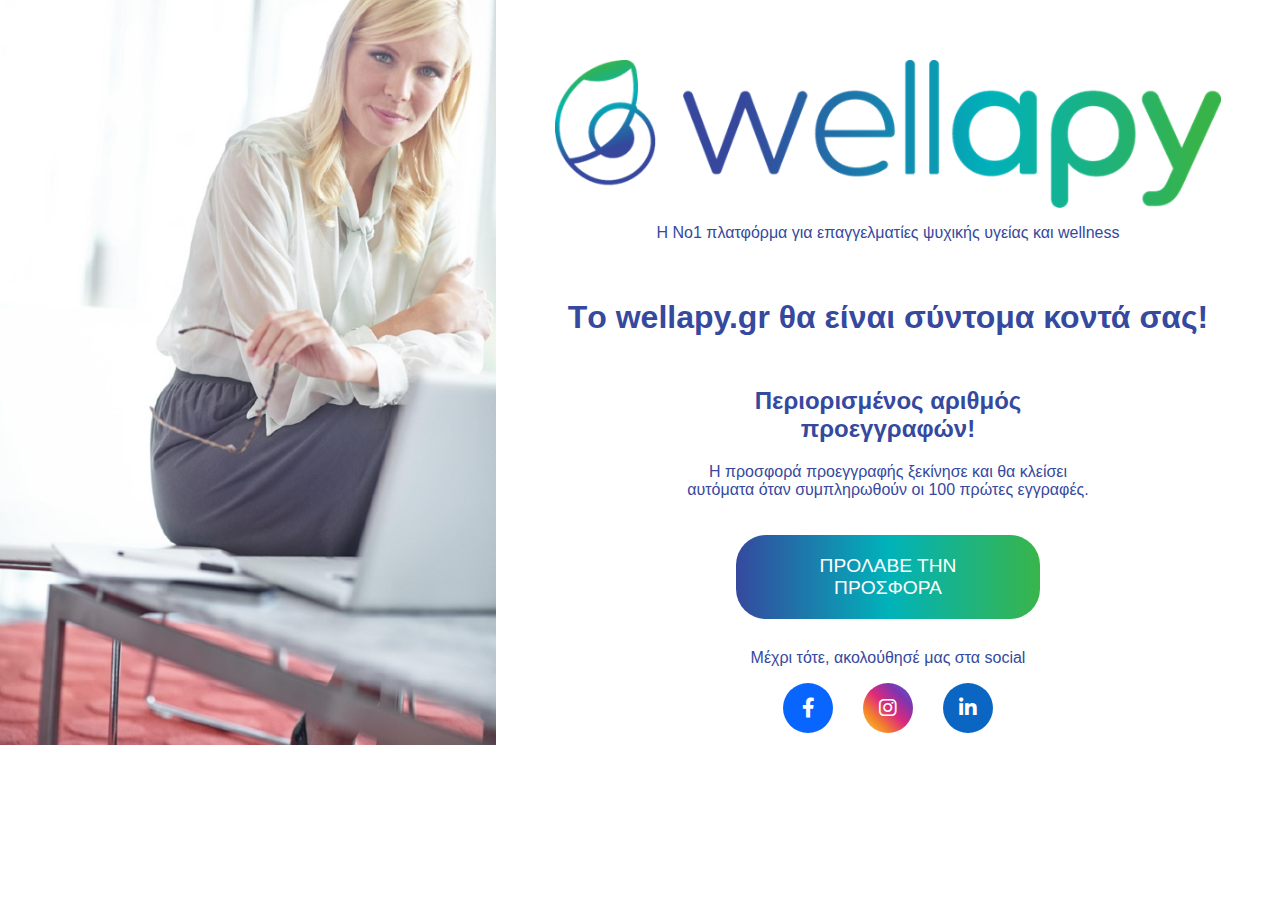
==== index.html @ d2794353 "smaller img" ====
<!DOCTYPE html>
<html lang="el">
    <head>
        <!-- Google tag (gtag.js) -->
        <script async src="https://www.googletagmanager.com/gtag/js?id=G-53JL127GSR"></script>
        <script>
            window.dataLayer = window.dataLayer || [];
            function gtag(){dataLayer.push(arguments);}
            gtag('js', new Date());
            gtag('config', 'G-53JL127GSR');
        </script>
        <!-- End Google tag -->
        <link rel="icon" href="assets/favicon.png" type="image/x-icon">
        <meta charset="UTF-8">
        <meta name="viewport" content="width=device-width, initial-scale=1.0">
        <title>Wellapy | Under construction</title>
        <meta name="description" content="Wellapy - Η Νο1 πλατφόρμα για επαγγελματίες ψυχικής υγείας και wellness. Περιορισμένος αριθμός προεγγραφών!">
        <link href="https://cdnjs.cloudflare.com/ajax/libs/font-awesome/6.0.0-beta3/css/all.min.css" rel="stylesheet">
        <link rel="stylesheet" href="styles/style.css">
        <link rel="stylesheet" href="styles/responsive.css">
    </head>
    <body>
        <div class="container">
            <div class="left-side">
                <img src="assets/IMAGE-70.jpg" alt="Photo" /> 
            </div>
            <div class="right-side">
                <div class="logo">
                    <img src="assets/LOGO-80.png" alt="Logo" />
                </div>
                <div class="tagline">
                    <p>Η Νο1 πλατφόρμα για επαγγελματίες ψυχικής υγείας και wellness</p>
                </div>
                <div class="header">
                    <h1>Tο wellapy.gr θα είναι σύντομα κοντά σας!</h1>
                </div>
                <div class="text">
                    <h2 style="margin-top: 30px;">Περιορισμένος αριθμός προεγγραφών!</h3>
                    <p>Η προσφορά προεγγραφής ξεκίνησε και θα κλείσει αυτόματα όταν συμπληρωθούν οι 100 πρώτες εγγραφές.</p>
                </div>
                <a href="https://welcome.wellapy.gr" class="cta-button">ΠΡΟΛΑΒΕ ΤΗΝ ΠΡΟΣΦΟΡΑ</a>
                <p style="margin-top: 30px;">Μέχρι τότε, ακολούθησέ μας στα social</p>
                <div class="social-icons">
                    <a href="https://www.facebook.com/people/Wellapy/61571738606745/" target="_blank" class="social-icon facebook" aria-label="Facebook">
                        <i class="fab fa-facebook-f"></i>
                    </a>
                    <a href="https://www.instagram.com/wellapy.gr/" target="_blank" class="social-icon instagram" aria-label="Instagram">
                        <i class="fab fa-instagram"></i>
                    </a>
                    <a href="https://www.linkedin.com/company/wellapy-gr" target="_blank" class="social-icon linkedin" aria-label="LinkedIn">
                        <i class="fab fa-linkedin-in"></i>
                    </a>
                </div>
            </div>
        </div>
    </body>
</html>
---- styles/style.css ----
body {
    margin: 0;
    font-family: "Open Sans", sans-serif;
    color: #35499e;
    display: flex;
    display: -webkit-flex; /* Safari */
    height: 100vh;
    flex-direction: column;
}

.container {
    display: flex;
    display: -webkit-flex; /* Safari */
    width: 100%;
    flex-direction: row;
}

.left-side {
    background-color: #ffffff;
    display: flex;
    display: -webkit-flex; /* Safari */
    justify-content: center;
    align-items: flex-start;
    flex: 4;
}

.left-side img {
    max-width: 100%;
    height: auto;
}

.right-side {
    flex: 6;
    background-color: #ffffff;
    display: flex;
    display: -webkit-flex; /* Safari */
    flex-direction: column;
    align-items: center;
    padding: 60px 20px 20px 20px;
}

.logo img {
    max-width: 90%;
    height: auto;
    display: block;
    margin: 0 auto;
}

.tagline {
    text-align: center;
    font-size: 1rem;
    margin-bottom: 20px;
}

.header {
    text-align: center;
}

.text {
    text-align: center;
    margin-bottom: 20px;
    text-wrap: balance;
    width: 60%;
}

.cta-button {
    width: 30%;
    min-width: 200px;
    padding: 20px 40px;
    border: none;
    border-radius: 30px;
    font-size: 1.2rem;
    text-decoration: none;
    text-align: center;
    cursor: pointer;
    background: linear-gradient(to right, #35499e, #00b2ba, #39b54a);
    color: white;
    transition: box-shadow 0.3s ease;
}
  
.cta-button:hover {
    box-shadow: 0 4px 8px rgba(0, 0, 0, 0.3);
}

.social-icons {
    display: flex;
    gap: 30px;
}

.social-icon {
    display: flex;
    justify-content: center;
    align-items: center;
    width: 50px;
    height: 50px;
    border-radius: 50%;
    text-decoration: none;
    color: white;
    font-size: 20px;
    transition: box-shadow 0.3s ease, transform 0.3s ease;
}

.facebook {
    background-color: #0866ff;
}

.instagram {
    background: linear-gradient(45deg, #F7D447, #f58529, #dd2a7b, #8134af, #515bd4);
}

.linkedin {
    background-color: #0a66c2;
}

.social-icon:hover {
    box-shadow: 0 4px 8px rgba(0, 0, 0, 0.3);
}
---- styles/responsive.css ----
/* Responsive styles for different screen sizes */
@media (max-width: 768px) {
    .container {
        flex-direction: column;
    }

    .left-side, .right-side {
        flex: none;
    }

    .left-side {
        display: none;
    }

    .cta-button {
        font-size: 1.2rem;
    }
}

@media (max-width: 480px) {
    .left-side {
        display: none;
    }

    .right-side {
        padding: 60px 5px 20px 5px;
    }

    .tagline {
        font-size: 1rem;
        text-wrap: balance;
    }

    .cta-button {
        font-size: 1rem;
    }
}
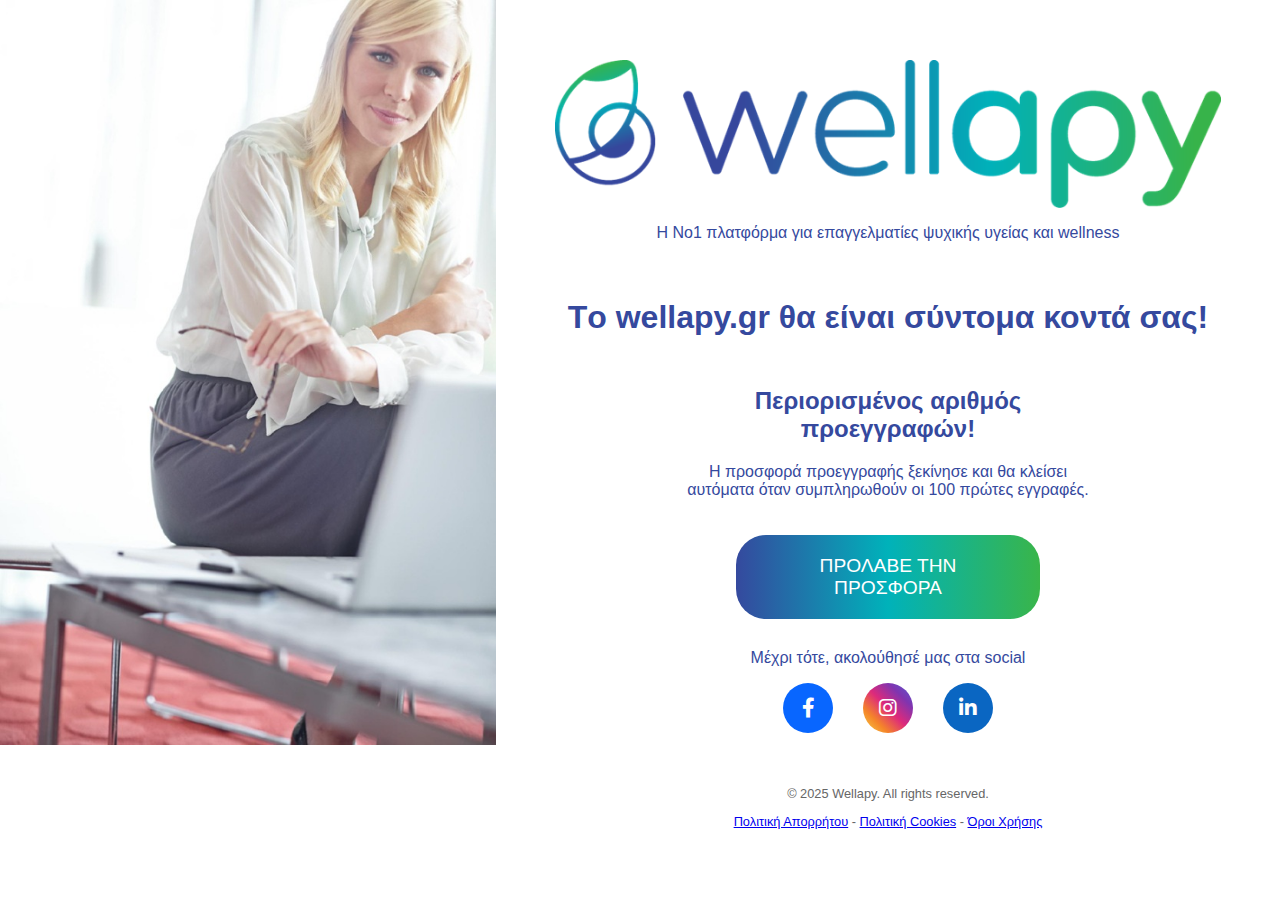
==== commit fe0e12cf: "added policies and terms pages" ====
--- a/index.html
+++ b/index.html
@@ -13,7 +13,7 @@
         <link rel="icon" href="assets/favicon.png" type="image/x-icon">
         <meta charset="UTF-8">
         <meta name="viewport" content="width=device-width, initial-scale=1.0">
-        <title>Wellapy | Under construction</title>
+        <title>Wellapy | Σύντομα κοντά σας</title>
         <meta name="description" content="Wellapy - Η Νο1 πλατφόρμα για επαγγελματίες ψυχικής υγείας και wellness. Περιορισμένος αριθμός προεγγραφών!">
         <link href="https://cdnjs.cloudflare.com/ajax/libs/font-awesome/6.0.0-beta3/css/all.min.css" rel="stylesheet">
         <link rel="stylesheet" href="styles/style.css">
@@ -51,7 +51,13 @@
                         <i class="fab fa-linkedin-in"></i>
                     </a>
                 </div>
+                <div class="footer">
+                    <p>© 2025 Wellapy. All rights reserved.</p>
+                    <a href="privacy-policy.html" target="_blank">Πολιτική Απορρήτου</a> - 
+                    <a href="cookie-policy.html" target="_blank">Πολιτική Cookies</a> - 
+                    <a href="terms-of-use.html" target="_blank">Όροι Χρήσης</a>
+                </div>
             </div>
         </div>
     </body>
-</html>+</html>
--- a/styles/style.css
+++ b/styles/style.css
@@ -114,4 +114,11 @@
 
 .social-icon:hover {
     box-shadow: 0 4px 8px rgba(0, 0, 0, 0.3);
+}
+
+.footer {
+    text-align: center;
+    font-size: 0.8em;
+    color: #666;
+    margin: 40px 0 20px;
 }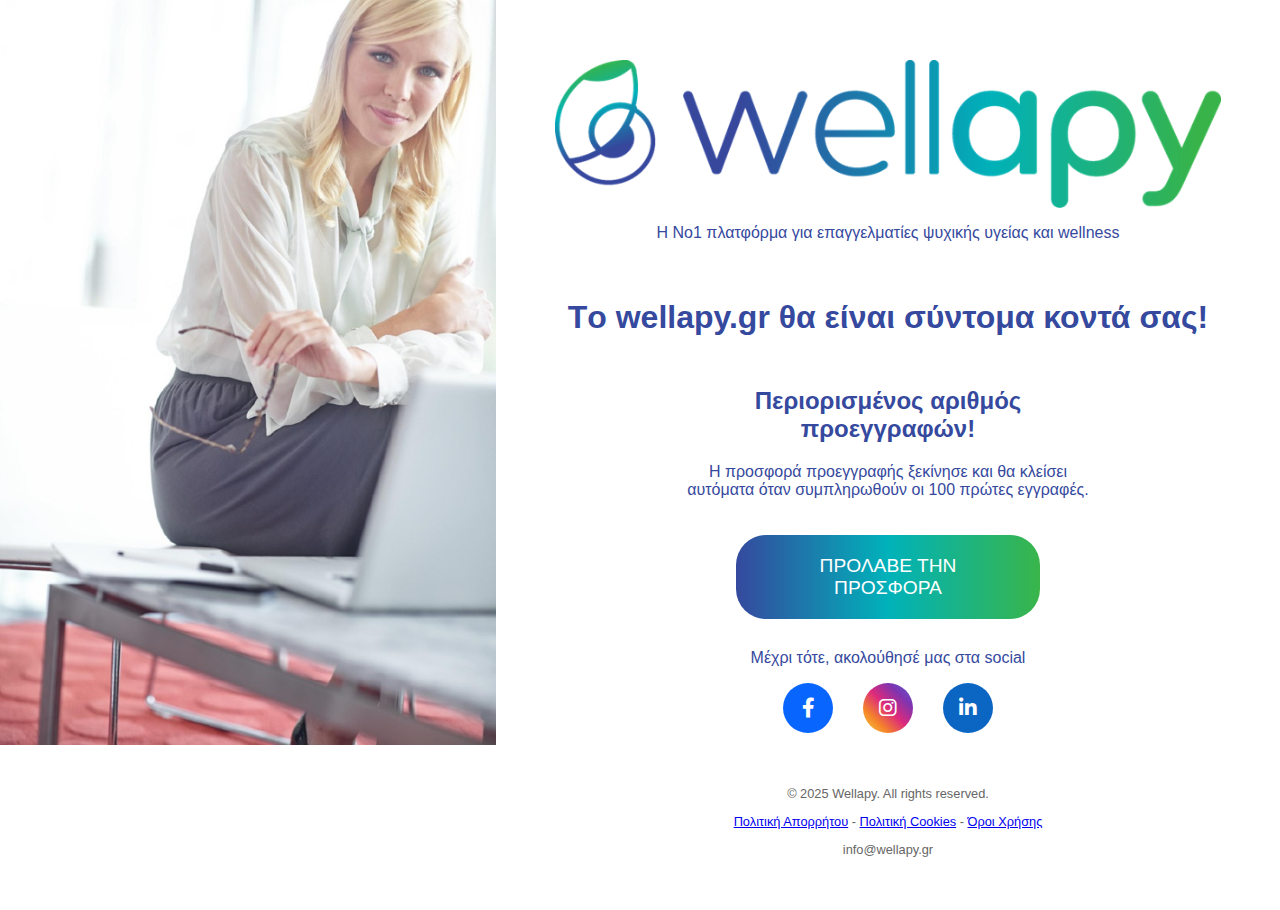
==== commit 5a264b8a: "added contact email" ====
--- a/index.html
+++ b/index.html
@@ -56,6 +56,7 @@
                     <a href="privacy-policy.html" target="_blank">Πολιτική Απορρήτου</a> - 
                     <a href="cookie-policy.html" target="_blank">Πολιτική Cookies</a> - 
                     <a href="terms-of-use.html" target="_blank">Όροι Χρήσης</a>
+                    <p><span style="display: inline;">info</span><span style="display: inline;">@</span><span style="display: inline;">wellapy.gr</span></p>
                 </div>
             </div>
         </div>
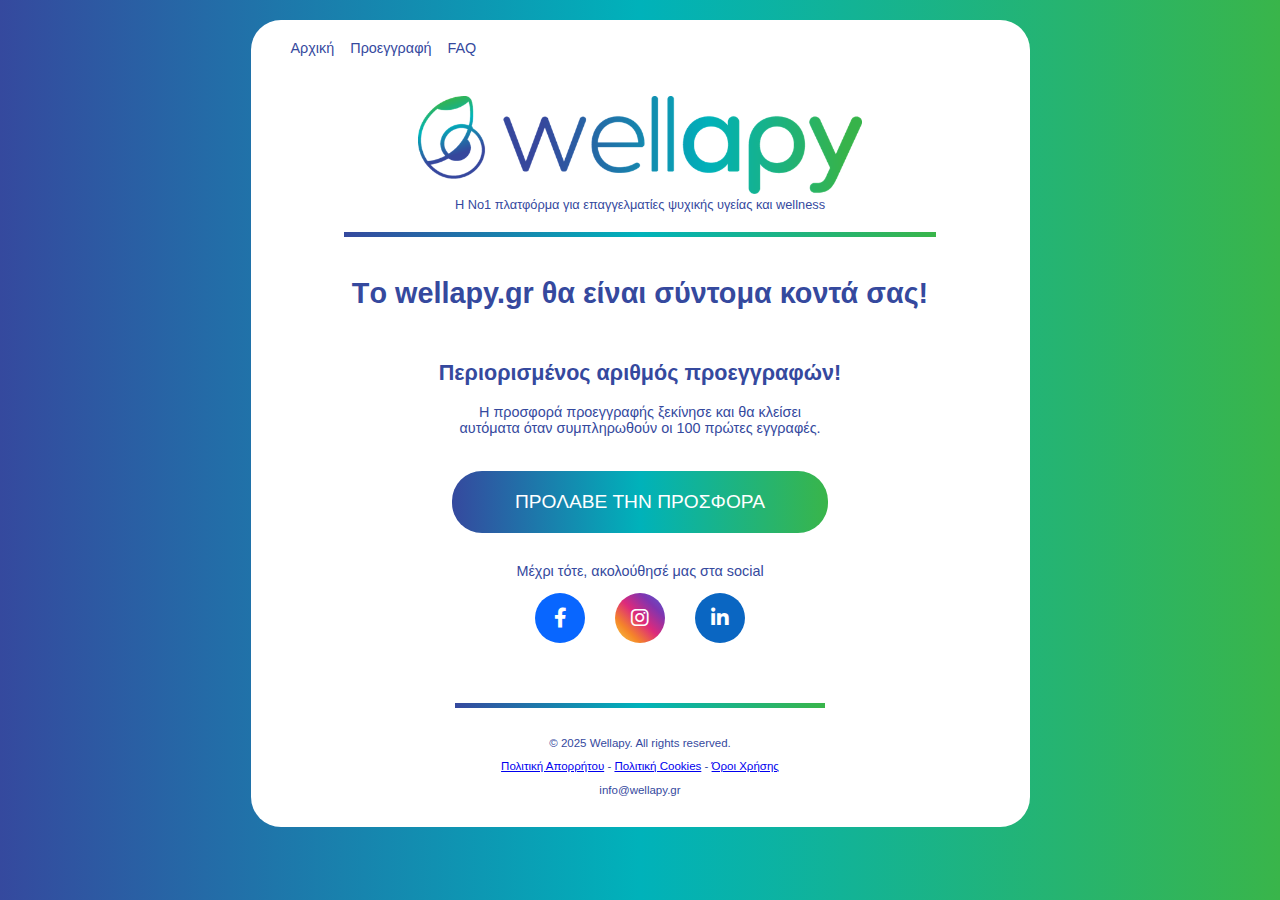
==== commit 094f245b: "all design" ====
--- a/index.html
+++ b/index.html
@@ -16,29 +16,38 @@
         <title>Wellapy | Σύντομα κοντά σας</title>
         <meta name="description" content="Wellapy - Η Νο1 πλατφόρμα για επαγγελματίες ψυχικής υγείας και wellness. Περιορισμένος αριθμός προεγγραφών!">
         <link href="https://cdnjs.cloudflare.com/ajax/libs/font-awesome/6.0.0-beta3/css/all.min.css" rel="stylesheet">
-        <link rel="stylesheet" href="styles/style.css">
+        <link rel="stylesheet" href="styles/pages.css">
         <link rel="stylesheet" href="styles/responsive.css">
     </head>
     <body>
-        <div class="container">
-            <div class="left-side">
-                <img src="assets/IMAGE-70.jpg" alt="Photo" /> 
+        <div class="main">
+
+            <div class="top-menu">
+                <a href="index.html">Αρχική</a>&nbsp;&nbsp;&nbsp;
+                <a href="subscribe.html">Προεγγραφή</a>&nbsp;&nbsp;&nbsp;
+                <a href="faq.html">FAQ</a>
             </div>
-            <div class="right-side">
-                <div class="logo">
-                    <img src="assets/LOGO-80.png" alt="Logo" />
-                </div>
-                <div class="tagline">
-                    <p>Η Νο1 πλατφόρμα για επαγγελματίες ψυχικής υγείας και wellness</p>
-                </div>
-                <div class="header">
-                    <h1>Tο wellapy.gr θα είναι σύντομα κοντά σας!</h1>
-                </div>
+
+            <header>
+                <img src="assets/LOGO-80.png" alt="Logo" />
+            </header>
+    
+            <div class="tagline">
+                Η Νο1 πλατφόρμα για επαγγελματίες ψυχικής υγείας και wellness
+            </div>
+    
+            <hr />
+    
+            <div class="title" style="text-align: center; margin-top: 40px;">
+                <h1>Tο wellapy.gr θα είναι σύντομα κοντά σας!</h1>
+            </div>
+    
+            <div class="container index-container">
                 <div class="text">
                     <h2 style="margin-top: 30px;">Περιορισμένος αριθμός προεγγραφών!</h3>
                     <p>Η προσφορά προεγγραφής ξεκίνησε και θα κλείσει αυτόματα όταν συμπληρωθούν οι 100 πρώτες εγγραφές.</p>
                 </div>
-                <a href="https://welcome.wellapy.gr" class="cta-button">ΠΡΟΛΑΒΕ ΤΗΝ ΠΡΟΣΦΟΡΑ</a>
+                <a href="subscribe.html" class="cta-button">ΠΡΟΛΑΒΕ ΤΗΝ ΠΡΟΣΦΟΡΑ</a>
                 <p style="margin-top: 30px;">Μέχρι τότε, ακολούθησέ μας στα social</p>
                 <div class="social-icons">
                     <a href="https://www.facebook.com/people/Wellapy/61571738606745/" target="_blank" class="social-icon facebook" aria-label="Facebook">
@@ -51,7 +60,10 @@
                         <i class="fab fa-linkedin-in"></i>
                     </a>
                 </div>
-                <div class="footer">
+
+                <hr style="width: 50%; margin-top: 60px;" />
+
+                <div class="footer" style="margin-top: 10px;">
                     <p>© 2025 Wellapy. All rights reserved.</p>
                     <a href="privacy-policy.html" target="_blank">Πολιτική Απορρήτου</a> - 
                     <a href="cookie-policy.html" target="_blank">Πολιτική Cookies</a> - 
@@ -59,6 +71,5 @@
                     <p><span style="display: inline;">info</span><span style="display: inline;">@</span><span style="display: inline;">wellapy.gr</span></p>
                 </div>
             </div>
-        </div>
     </body>
 </html>
--- a/styles/pages.css
+++ b/styles/pages.css
@@ -0,0 +1,153 @@
+body {
+    margin: 0;
+    font-family: "Open Sans", sans-serif;
+    background-color: white;
+    color: #35499e;
+    display: flex;
+    flex-direction: column;
+    align-items: center;
+    min-height: 100vh;
+    background: linear-gradient(to right, #35499e, #00b2ba, #39b54a);
+}
+
+.main {
+    padding: 0 20px;
+    margin: 20px 10px;
+    border-radius: 30px;
+    background-color: #ffffff;
+    font-size: 0.9rem;
+}
+
+.top-menu {
+    display: block;
+    padding: 20px 20px 0;
+}
+
+.top-menu a {
+    text-decoration: none;
+    color: #35499e;
+}
+
+.top-menu a:hover {
+    text-decoration: underline;
+    color: #35499e;
+}
+
+header {
+    max-width: 800px;
+    background-color: #fff;
+    margin: 20px auto 0;
+    padding: 20px 0 0;
+    text-align: center;
+}
+
+header img {
+    max-width: 60%;
+    height: auto;
+}
+
+.tagline {
+    font-size: 0.8rem;
+    text-align: center;
+}
+
+.title {
+    max-width: 800px;
+    margin: auto;
+    text-align: center;
+}
+
+.title h2 {
+    margin: 30px 0 0;
+}
+
+.container {
+    max-width: 800px;
+    margin: 20px auto;
+}
+
+.text {
+    text-align: center;
+    margin-bottom: 20px;
+    text-wrap: balance;
+    width: 80%;
+}
+
+.cta-button {
+    width: 40%;
+    min-width: 200px;
+    padding: 20px 40px;
+    border: none;
+    border-radius: 30px;
+    font-size: 1.2rem;
+    text-decoration: none;
+    text-align: center;
+    cursor: pointer;
+    background: linear-gradient(to right, #35499e, #00b2ba, #39b54a);
+    color: white;
+    transition: box-shadow 0.3s ease;
+}
+  
+.cta-button:hover {
+    box-shadow: 0 4px 8px rgba(0, 0, 0, 0.3);
+}
+
+.social-icons {
+    display: flex;
+    gap: 30px;
+}
+
+.social-icon {
+    display: flex;
+    justify-content: center;
+    align-items: center;
+    width: 50px;
+    height: 50px;
+    border-radius: 50%;
+    text-decoration: none;
+    color: white;
+    font-size: 20px;
+    transition: box-shadow 0.3s ease, transform 0.3s ease;
+}
+
+.facebook {
+    background-color: #0866ff;
+}
+
+.instagram {
+    background: linear-gradient(45deg, #F7D447, #f58529, #dd2a7b, #8134af, #515bd4);
+}
+
+.linkedin {
+    background-color: #0a66c2;
+}
+
+.social-icon:hover {
+    box-shadow: 0 4px 8px rgba(0, 0, 0, 0.3);
+}
+
+.index-container {
+    text-align: center;
+    display: flex;
+    display: -webkit-flex; /* Safari */
+    flex-direction: column;
+    align-items: center;
+}
+
+hr {
+    background: linear-gradient(to right, #35499e, #00b2ba, #39b54a);
+    height: 5px;
+    width: 80%;
+    border: 0;
+    margin-top: 20px;
+}
+
+.pricing-card hr {
+    margin: 0 auto;
+}
+
+.footer {
+    text-align: center;
+    font-size: 0.8em;
+    margin-top: 30px;
+}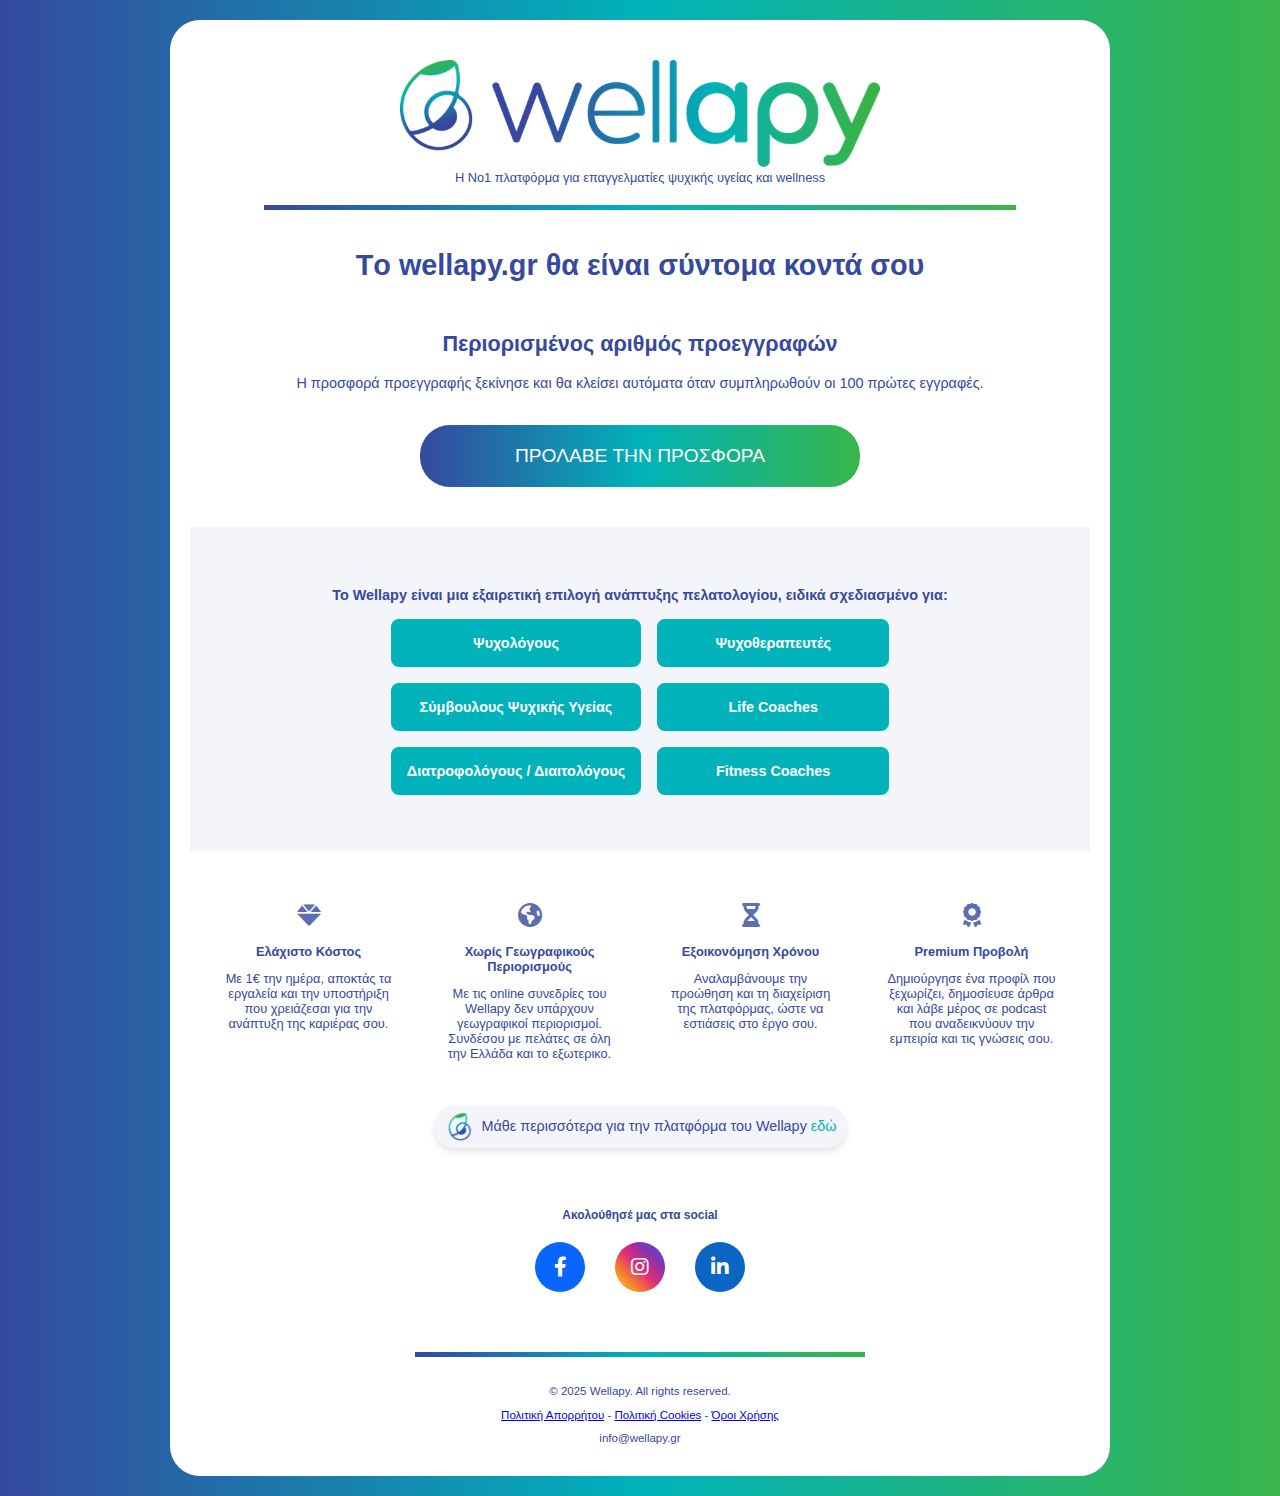
==== commit 175b83d4: "almost there" ====
--- a/index.html
+++ b/index.html
@@ -22,12 +22,6 @@
     <body>
         <div class="main">
 
-            <div class="top-menu">
-                <a href="index.html">Αρχική</a>&nbsp;&nbsp;&nbsp;
-                <a href="subscribe.html">Προεγγραφή</a>&nbsp;&nbsp;&nbsp;
-                <a href="faq.html">FAQ</a>
-            </div>
-
             <header>
                 <img src="assets/LOGO-80.png" alt="Logo" />
             </header>
@@ -38,17 +32,77 @@
     
             <hr />
     
-            <div class="title" style="text-align: center; margin-top: 40px;">
-                <h1>Tο wellapy.gr θα είναι σύντομα κοντά σας!</h1>
-            </div>
-    
             <div class="container index-container">
+
+                <div class="title" style="text-align: center;">
+                    <h1>Tο wellapy.gr θα είναι σύντομα κοντά σου</h1>
+                </div>
+
                 <div class="text">
-                    <h2 style="margin-top: 30px;">Περιορισμένος αριθμός προεγγραφών!</h3>
+                    <h2 style="margin-top: 30px;">Περιορισμένος αριθμός προεγγραφών</h3>
                     <p>Η προσφορά προεγγραφής ξεκίνησε και θα κλείσει αυτόματα όταν συμπληρωθούν οι 100 πρώτες εγγραφές.</p>
                 </div>
                 <a href="subscribe.html" class="cta-button">ΠΡΟΛΑΒΕ ΤΗΝ ΠΡΟΣΦΟΡΑ</a>
-                <p style="margin-top: 30px;">Μέχρι τότε, ακολούθησέ μας στα social</p>
+
+                <div class="ribbon">
+
+                    <h4>Το Wellapy είναι μια εξαιρετική επιλογή ανάπτυξης πελατολογίου, ειδικά σχεδιασμένο για:</h4>
+
+                    <div class="professionals-grid">
+                        <div class="professionals-grid-item">
+                            Ψυχολόγους
+                        </div>
+                        <div class="professionals-grid-item">
+                            Ψυχοθεραπευτές
+                        </div>
+                        <div class="professionals-grid-item">
+                            Σύμβουλους Ψυχικής Υγείας
+                        </div>
+                        <div class="professionals-grid-item">
+                            Life Coaches
+                        </div>
+                        <div class="professionals-grid-item">
+                            Διατροφολόγους / Διαιτολόγους
+                        </div>
+                        <div class="professionals-grid-item">
+                            Fitness Coaches
+                        </div>
+                    </div>
+
+                </div>
+
+                <div class="promo-grid">
+                    <div class="promo-grid-item">
+                        <i class="fas fa-gem"></i>
+                        <h4>Ελάχιστο Κόστος</h4>
+                        <p>Με 1€ την ημέρα, αποκτάς τα εργαλεία και την υποστήριξη που χρειάζεσαι για την ανάπτυξη της καριέρας σου.</p>
+                    </div>
+                    
+                    <div class="promo-grid-item">
+                        <i class="fas fa-earth"></i>
+                        <h4>Χωρίς Γεωγραφικούς Περιορισμούς</h4>
+                        <p>Με τις online συνεδρίες του Wellapy δεν υπάρχουν γεωγραφικοί περιορισμοί. Συνδέσου με πελάτες σε όλη την Ελλάδα και το εξωτερικο.</p>
+                    </div>
+    
+                    <div class="promo-grid-item">
+                        <i class="fas fa-hourglass"></i>
+                        <h4>Εξοικονόμηση Χρόνου</h4>
+                        <p>Αναλαμβάνουμε την προώθηση και τη διαχείριση της πλατφόρμας, ώστε να εστιάσεις στο έργο σου.</p>
+                    </div>
+    
+                    <div class="promo-grid-item">
+                        <i class="fas fa-award"></i>
+                        <h4>Premium Προβολή</h4>
+                        <p>Δημιούργησε ένα προφίλ που ξεχωρίζει, δημοσίευσε άρθρα και λάβε μέρος σε podcast που αναδεικνύουν την εμπειρία και τις γνώσεις σου.</p>
+                    </div>
+                </div>
+
+                <div class="wellapy-pill">
+                    Μάθε περισσότερα για την πλατφόρμα του Wellapy&nbsp;<a target="_blank" href="faq.html">εδώ</a>
+                </div>
+
+                <h5 class="social-header">Ακολούθησέ μας στα social</h5>
+
                 <div class="social-icons">
                     <a href="https://www.facebook.com/people/Wellapy/61571738606745/" target="_blank" class="social-icon facebook" aria-label="Facebook">
                         <i class="fab fa-facebook-f"></i>
@@ -61,7 +115,7 @@
                     </a>
                 </div>
 
-                <hr style="width: 50%; margin-top: 60px;" />
+                <hr class="footer-hr" style="width: 50%; margin-top: 60px;" />
 
                 <div class="footer" style="margin-top: 10px;">
                     <p>© 2025 Wellapy. All rights reserved.</p>
--- a/styles/pages.css
+++ b/styles/pages.css
@@ -11,26 +11,10 @@
 }
 
 .main {
-    padding: 0 20px;
     margin: 20px 10px;
     border-radius: 30px;
     background-color: #ffffff;
     font-size: 0.9rem;
-}
-
-.top-menu {
-    display: block;
-    padding: 20px 20px 0;
-}
-
-.top-menu a {
-    text-decoration: none;
-    color: #35499e;
-}
-
-.top-menu a:hover {
-    text-decoration: underline;
-    color: #35499e;
 }
 
 header {
@@ -55,15 +39,77 @@
     max-width: 800px;
     margin: auto;
     text-align: center;
+    padding: 0 20px;
 }
 
 .title h2 {
     margin: 30px 0 0;
 }
 
+.ribbon {
+    width: 100%;
+    background-color: #f4f5fa;
+    margin-top: 40px;
+    padding: 40px 0;
+}
+
+.ribbon h4 {
+    margin-bottom: 0;
+}
+
+.professionals-grid {
+    text-align: center;
+    display: grid;
+    grid-template-columns: repeat(2, auto); /* 3 equal columns */
+    gap: 16px; /* Space between the boxes */
+    justify-content: center; /* Centers the columns horizontally */
+    padding: 16px;
+}
+
+.professionals-grid-item {
+    background-color: #00b2ba;
+    padding: 16px;
+    text-align: center;
+    border-radius: 8px;
+    color: white;
+    min-width: 200px;
+    font-weight: bold;
+}
+
+.promo-grid {
+    display: grid;
+    grid-template-columns: repeat(4, 1fr); /* 4 equal columns */
+    gap: 16px; /* Space between the boxes */
+    padding: 16px;
+    margin-top: 20px;
+}
+
+.promo-grid-item {
+    /* background-color: #f4f5fa; */
+    padding: 16px;
+    text-align: center;
+    border-radius: 8px;
+    /* box-shadow: 0 2px 4px rgba(0, 0, 0, 0.1); */
+}
+
+.promo-grid-item .fas {
+    font-size: 1.5rem;
+    color: #5d6db1;
+}
+
+.promo-grid-item h4 {
+    margin-bottom: 5px;
+    font-size: 0.8rem;
+}
+
+.promo-grid-item p {
+    font-size: 0.8rem;
+}
+
 .container {
-    max-width: 800px;
+    max-width: 900px;
     margin: 20px auto;
+    padding: 0 20px;
 }
 
 .text {
@@ -90,6 +136,10 @@
   
 .cta-button:hover {
     box-shadow: 0 4px 8px rgba(0, 0, 0, 0.3);
+}
+
+h5.social-header {
+    margin-top: 60px;
 }
 
 .social-icons {
@@ -142,6 +192,11 @@
     margin-top: 20px;
 }
 
+.footer hr {
+    width: 60%;
+    margin: 40px auto 20px;
+}
+
 .pricing-card hr {
     margin: 0 auto;
 }
@@ -150,4 +205,30 @@
     text-align: center;
     font-size: 0.8em;
     margin-top: 30px;
+}
+
+.wellapy-pill {
+    width: auto;
+    max-width: 40%;
+    margin: 0 auto;
+    text-align: center;
+    background-color: #f4f5fa;
+    border-radius: 30px;
+    color: #35499e;
+    box-shadow: 0 4px 6px rgba(0, 0, 0, 0.1);
+    background-image: url('../assets/favicon.png'); /* Replace with your icon file */
+    background-repeat: no-repeat;
+    background-position: 10px center;
+    background-size: 32px 32px; /* Adjust size as needed */
+    padding: 10px 10px 10px 48px; /* Add space for the icon */
+    line-height: 1.5;
+}
+
+.wellapy-pill a {
+    color: #00b2ba;
+    text-decoration: none;
+}
+
+.wellapy-pill a:hover {
+    text-decoration: underline;
 }--- a/styles/responsive.css
+++ b/styles/responsive.css
@@ -4,7 +4,8 @@
         flex-direction: column;
     }
 
-    .left-side, .right-side {
+    .left-side,
+    .right-side {
         flex: none;
     }
 
@@ -14,6 +15,11 @@
 
     .cta-button {
         font-size: 1.2rem;
+    }
+
+    .professionals-grid,
+    .promo-grid {
+        grid-template-columns: 1fr; /* 1 column layout for smaller screens */
     }
 }
 
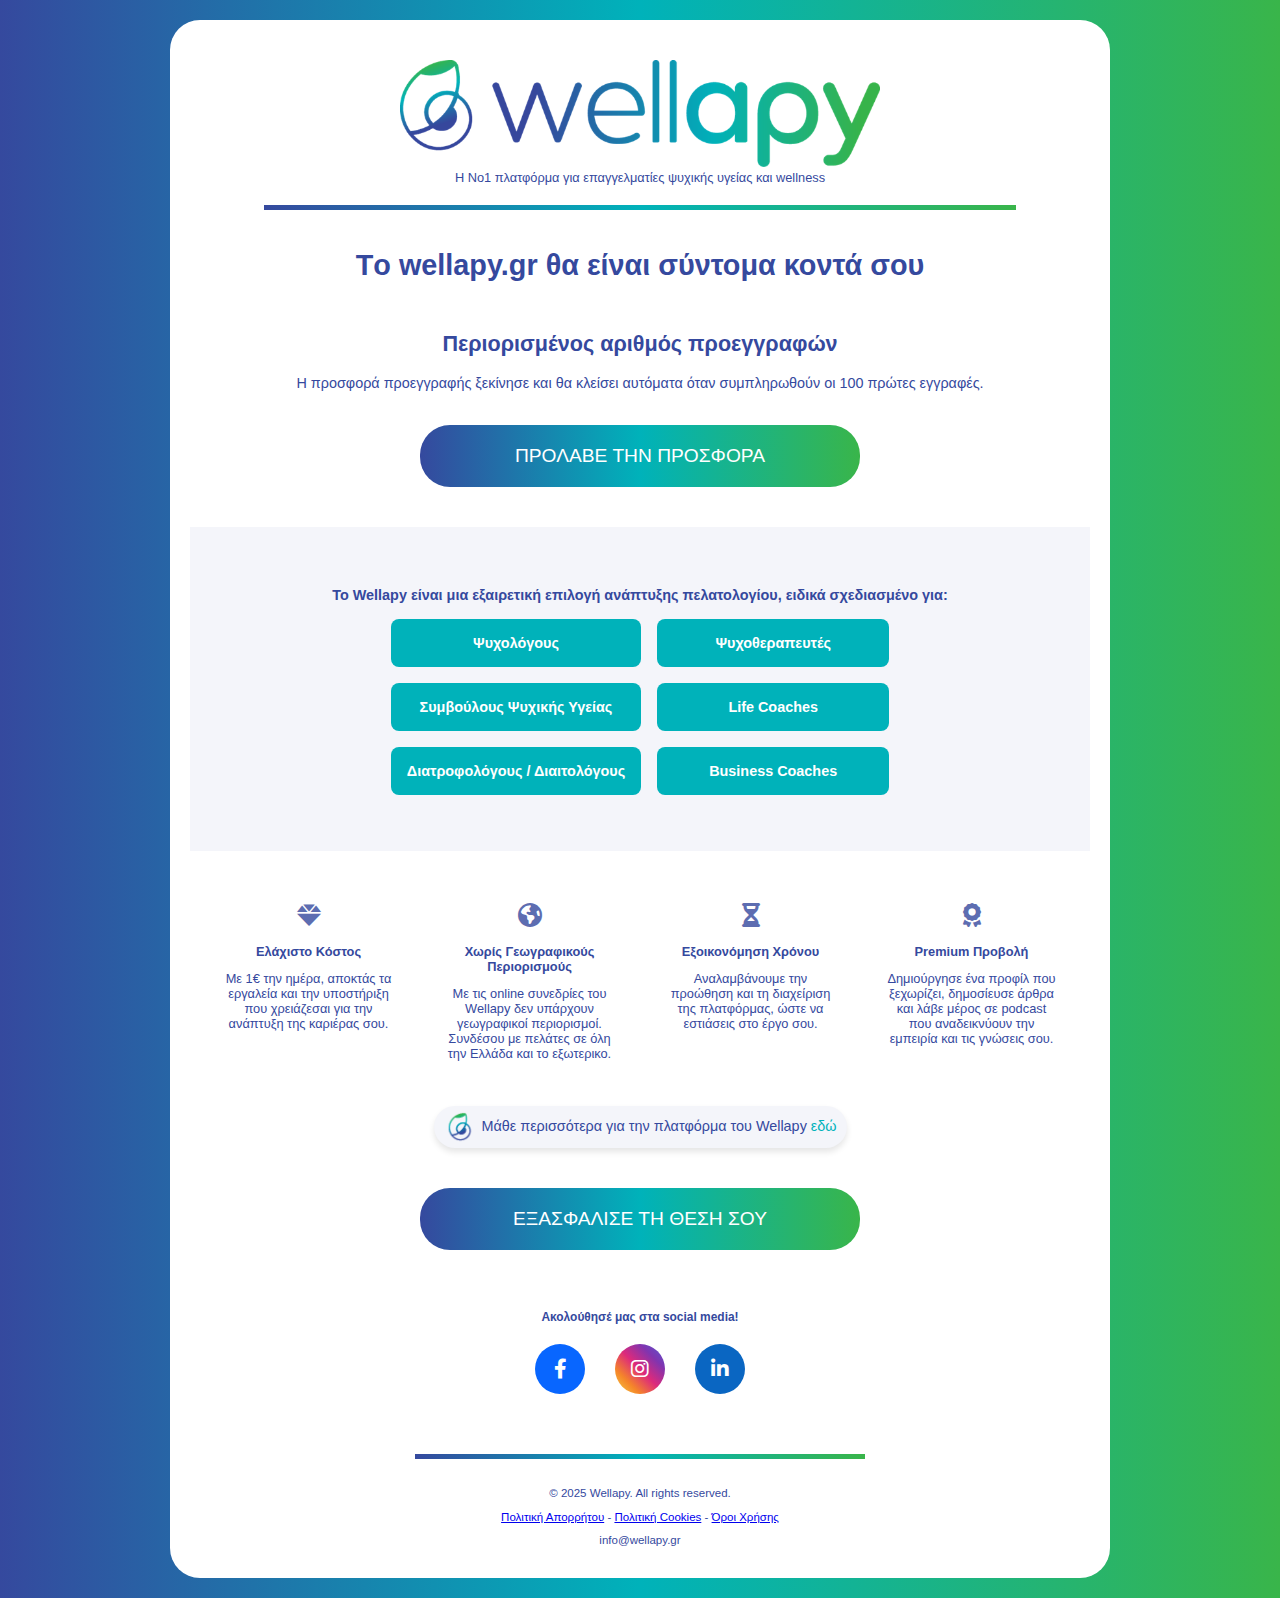
==== commit 5693e575: "alex fixes" ====
--- a/index.html
+++ b/index.html
@@ -56,7 +56,7 @@
                             Ψυχοθεραπευτές
                         </div>
                         <div class="professionals-grid-item">
-                            Σύμβουλους Ψυχικής Υγείας
+                            Συμβούλους Ψυχικής Υγείας
                         </div>
                         <div class="professionals-grid-item">
                             Life Coaches
@@ -65,7 +65,7 @@
                             Διατροφολόγους / Διαιτολόγους
                         </div>
                         <div class="professionals-grid-item">
-                            Fitness Coaches
+                            Business Coaches
                         </div>
                     </div>
 
@@ -101,7 +101,9 @@
                     Μάθε περισσότερα για την πλατφόρμα του Wellapy&nbsp;<a target="_blank" href="faq.html">εδώ</a>
                 </div>
 
-                <h5 class="social-header">Ακολούθησέ μας στα social</h5>
+                <a href="subscribe.html" class="cta-button" style="margin-top: 40px;">ΕΞΑΣΦΑΛΙΣΕ ΤΗ ΘΕΣΗ ΣΟΥ</a>
+
+                <h5 class="social-header">Ακολούθησέ μας στα social media!</h5>
 
                 <div class="social-icons">
                     <a href="https://www.facebook.com/people/Wellapy/61571738606745/" target="_blank" class="social-icon facebook" aria-label="Facebook">
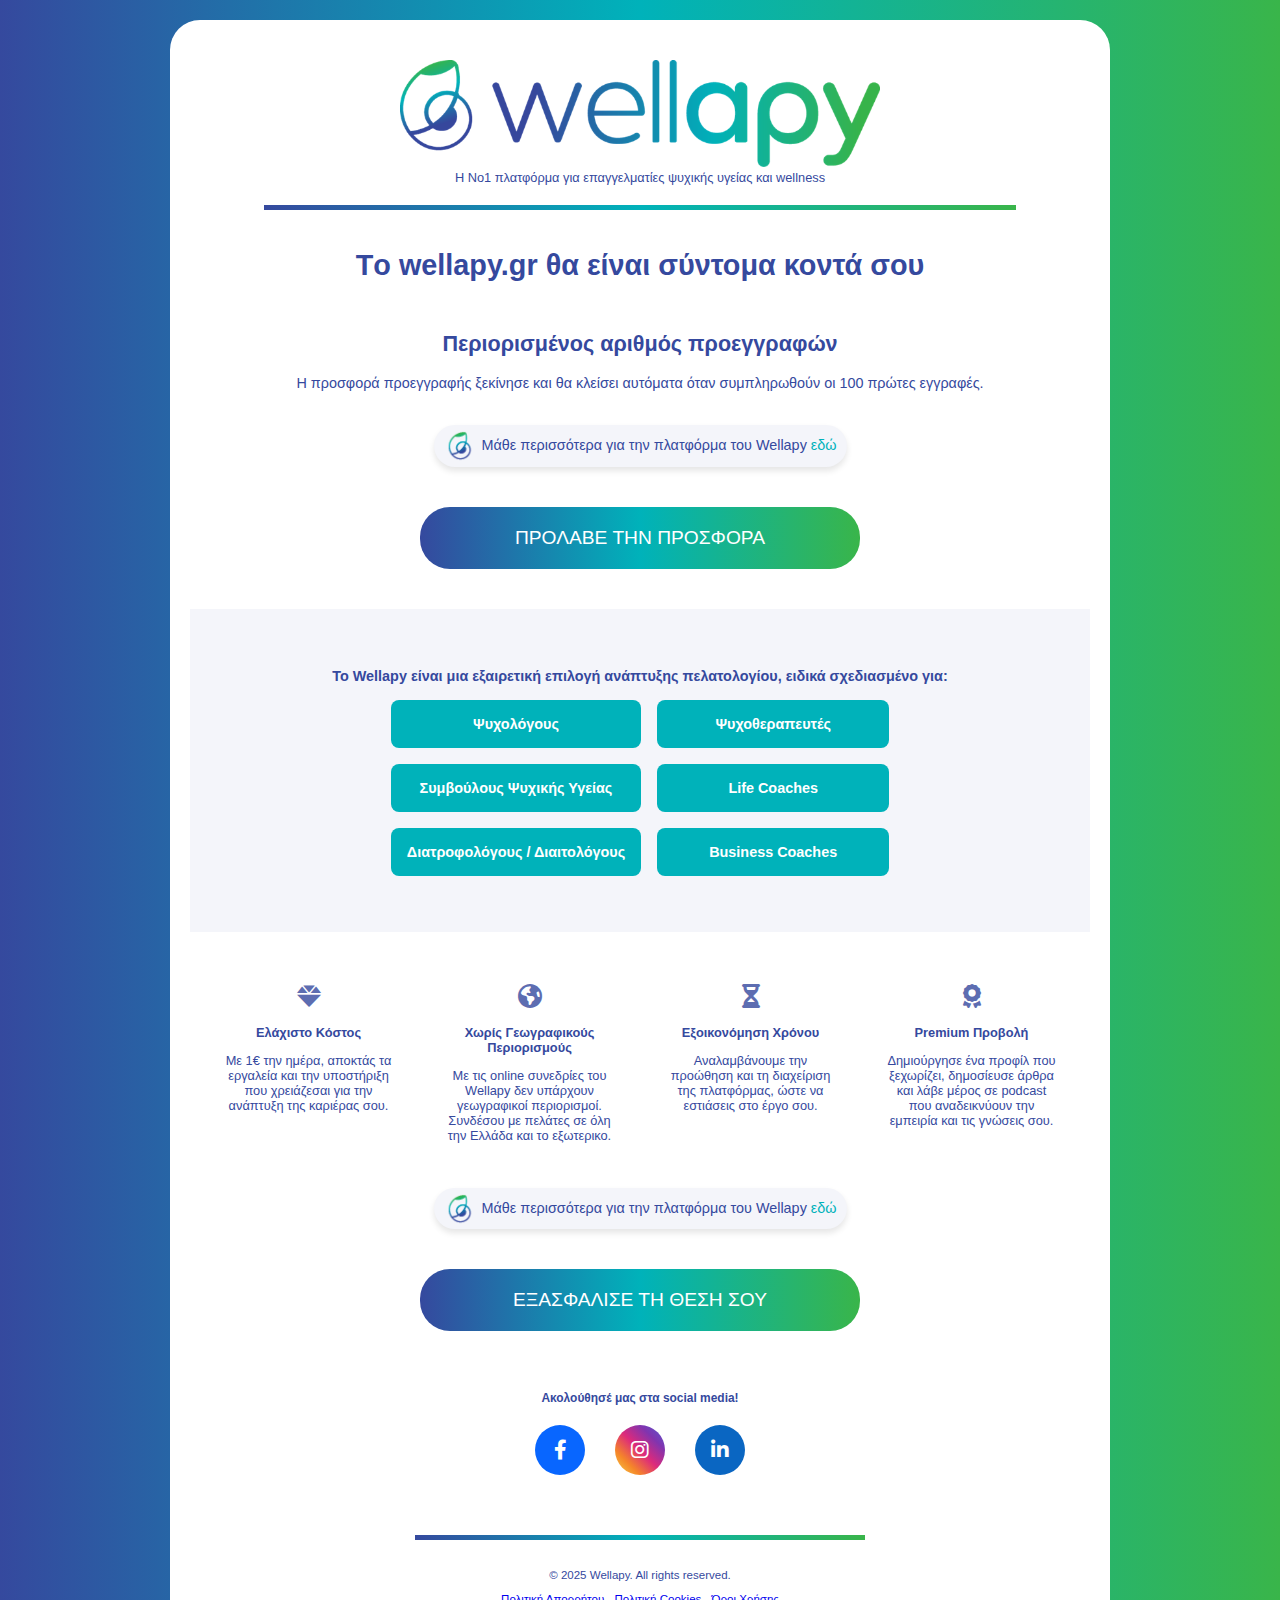
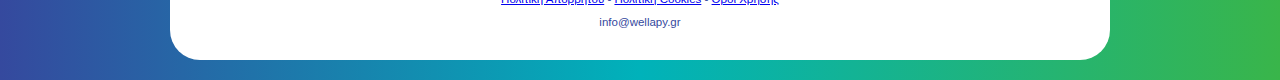
==== commit da0fbf86: "added 2nd link to faq in home page" ====
--- a/index.html
+++ b/index.html
@@ -42,7 +42,12 @@
                     <h2 style="margin-top: 30px;">Περιορισμένος αριθμός προεγγραφών</h3>
                     <p>Η προσφορά προεγγραφής ξεκίνησε και θα κλείσει αυτόματα όταν συμπληρωθούν οι 100 πρώτες εγγραφές.</p>
                 </div>
-                <a href="subscribe.html" class="cta-button">ΠΡΟΛΑΒΕ ΤΗΝ ΠΡΟΣΦΟΡΑ</a>
+
+                <div class="wellapy-pill">
+                    Μάθε περισσότερα για την πλατφόρμα του Wellapy&nbsp;<a target="_blank" href="faq.html">εδώ</a>
+                </div>
+
+                <a href="subscribe.html" class="cta-button" style="margin-top: 40px;">ΠΡΟΛΑΒΕ ΤΗΝ ΠΡΟΣΦΟΡΑ</a>
 
                 <div class="ribbon">
 
